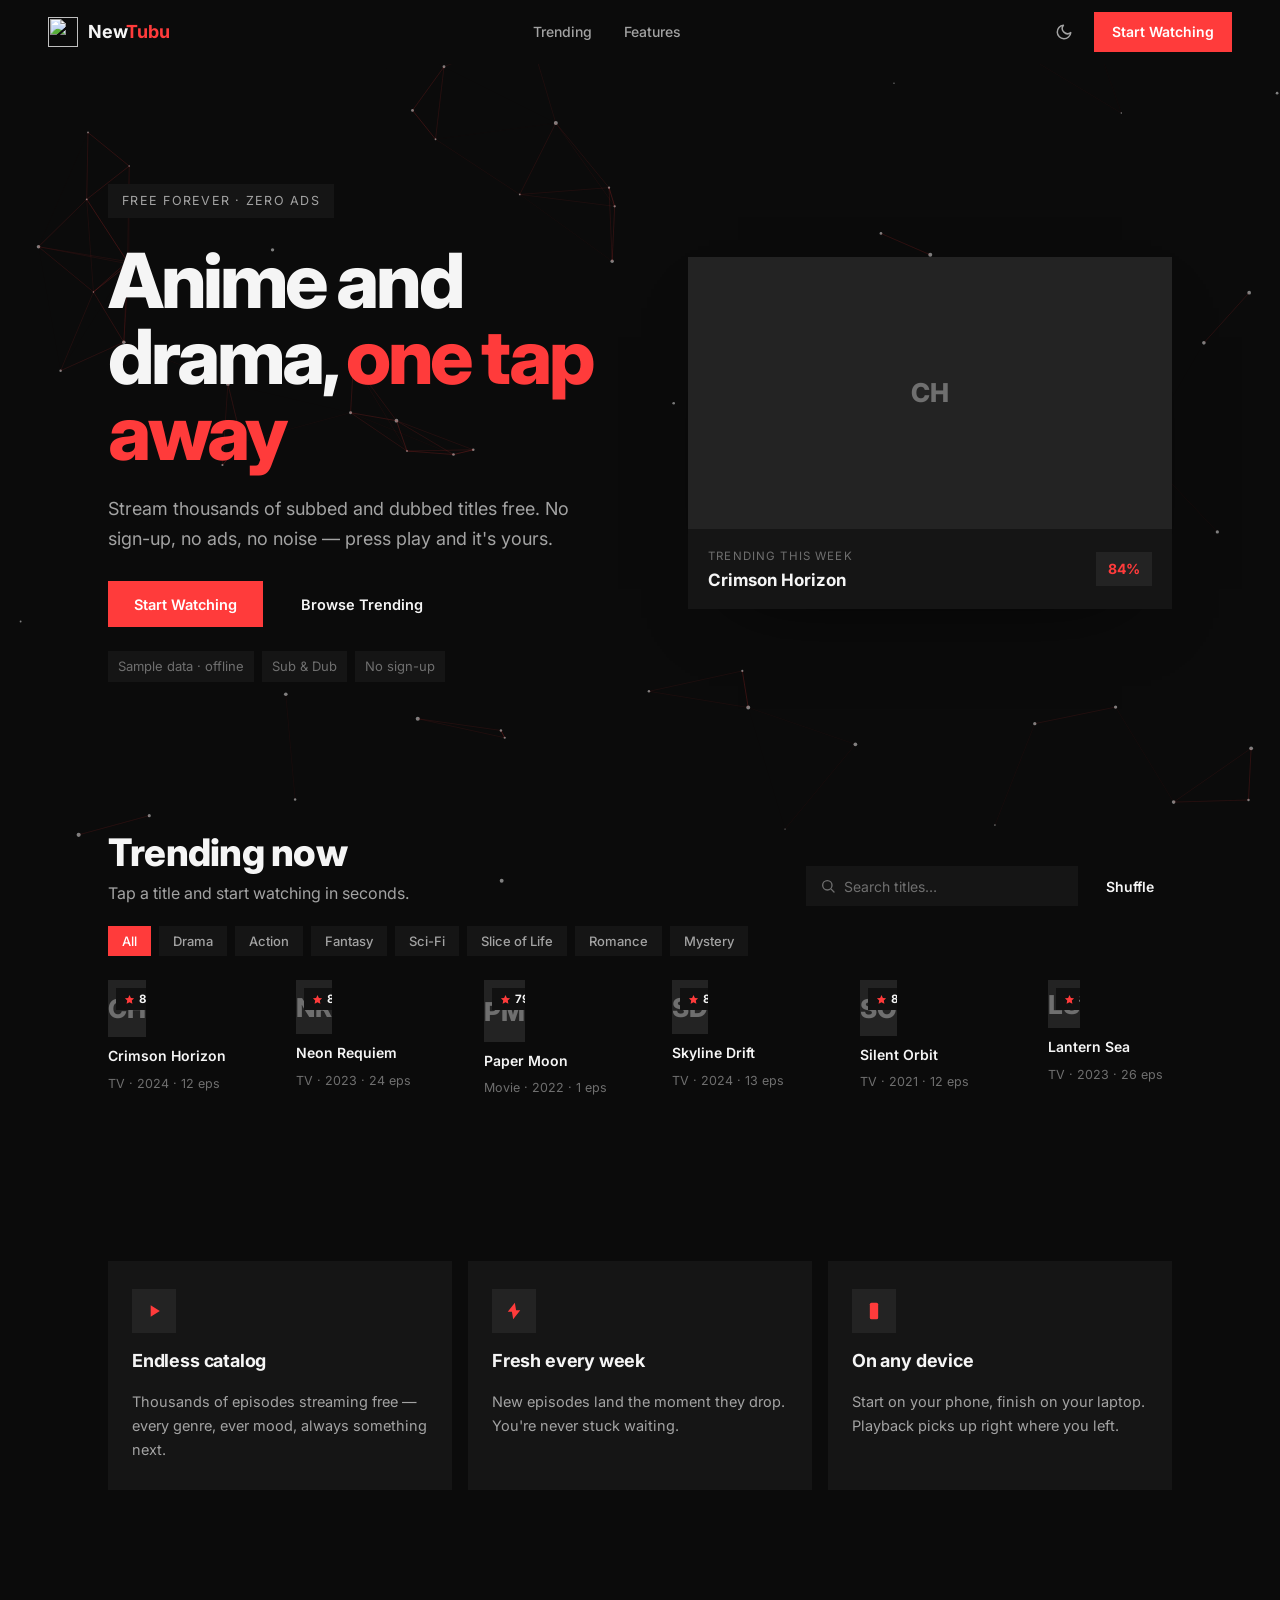
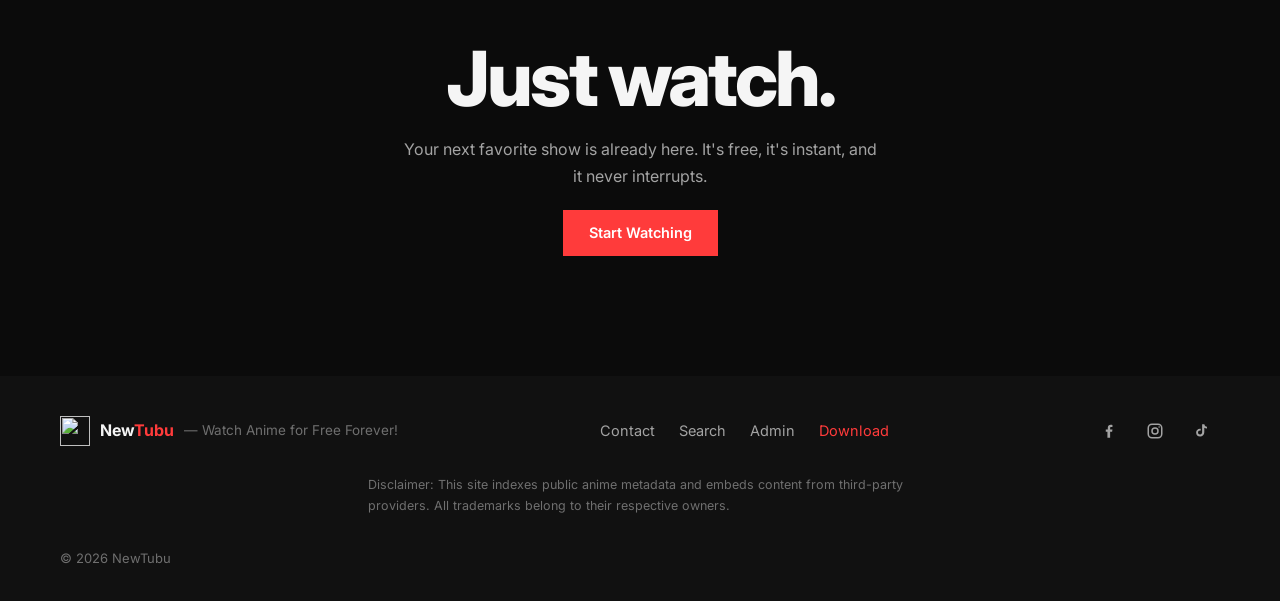
==== index.html @ 41b59da6 "init landing page newtubu" ====
<!DOCTYPE html>
<html lang="en" data-theme="dark">
  <head>
    <meta charset="UTF-8" />
    <meta name="viewport" content="width=device-width, initial-scale=1.0" />
    <meta
      name="description"
      content="Stream anime and drama free — thousands of subbed and dubbed episodes, new releases weekly, no sign-up, no ads. Press play and watch."
    />
    <meta name="theme-color" content="#0b0b0b" />
    <link rel="preconnect" href="https://fonts.googleapis.com" />
    <link rel="preconnect" href="https://fonts.gstatic.com" crossorigin />
    <link rel="preconnect" href="https://graphql.anilist.co" crossorigin />
    <link rel="preconnect" href="https://s4.anilist.co" crossorigin />
    <link
      href="https://fonts.googleapis.com/css2?family=Inter:wght@400;500;600;700;800&display=swap"
      rel="stylesheet"
    />
    <title>NewTubu — Watch Anime &amp; Drama</title>
    <link rel="stylesheet" href="styles.css" />
  </head>
  <body>
    <canvas class="bg-canvas" id="bgCanvas" aria-hidden="true"></canvas>
    <div class="scroll-progress" id="scrollProgress" aria-hidden="true"></div>

    <header class="header" id="header">
      <div class="container nav">
        <a href="#top" class="logo" aria-label="NewTubu home">
          <img
            src="https://assets.ppc-toda.com/phrimevisions/NewTubu.jpg"
            alt=""
            class="logo-img"
            width="30"
            height="30"
            decoding="async"
          />
          <span>New<b>Tubu</b></span>
        </a>

        <nav aria-label="Primary">
          <ul class="nav-links">
            <li><a href="#trending">Trending</a></li>
            <li><a href="#features">Features</a></li>
          </ul>
        </nav>

        <div class="nav-actions">
          <button class="theme-toggle" id="themeToggle" type="button" aria-label="Toggle theme">
            <svg class="icon-sun" viewBox="0 0 24 24" fill="none" stroke="currentColor" stroke-width="2" stroke-linecap="round" aria-hidden="true">
              <circle cx="12" cy="12" r="4" />
              <path d="M12 2v2M12 20v2M4.9 4.9l1.4 1.4M17.7 17.7l1.4 1.4M2 12h2M20 12h2M4.9 19.1l1.4-1.4M17.7 6.3l1.4-1.4" />
            </svg>
            <svg class="icon-moon" viewBox="0 0 24 24" fill="none" stroke="currentColor" stroke-width="2" stroke-linecap="round" stroke-linejoin="round" aria-hidden="true">
              <path d="M21 12.8A9 9 0 1 1 11.2 3a7 7 0 0 0 9.8 9.8z" />
            </svg>
          </button>
          <a href="https://newtubu.vercel.app" class="btn btn-primary btn-sm">Start Watching</a>
        </div>
      </div>
    </header>

    <main id="top">
      <section class="hero">
        <div class="container hero-inner">
          <div class="hero-content">
            <span class="hero-badge reveal">Free forever · Zero ads</span>
            <h1 class="hero-title reveal">
              Anime and drama,
              <span class="accent">one tap away</span>
            </h1>
            <p class="hero-subtitle reveal">
              Stream thousands of subbed and dubbed titles free. No sign-up, no ads, no noise —
              press play and it's yours.
            </p>
            <div class="hero-actions reveal">
              <a href="https://newtubu.vercel.app" class="btn btn-primary">Start Watching</a>
              <a href="#trending" class="btn btn-ghost">Browse Trending</a>
            </div>
            <div class="hero-meta reveal">
              <span id="liveCount">Loading catalog…</span>
              <span>Sub &amp; Dub</span>
              <span>No sign-up</span>
            </div>
          </div>

          <div class="hero-media reveal">
            <div class="feature" id="feature">
              <div class="feature-media" id="featureMedia">
                <div class="skeleton skeleton-feature"></div>
                <button class="feature-play" id="featurePlay" type="button" aria-label="Play trailer" disabled>
                  <svg viewBox="0 0 24 24" fill="currentColor" aria-hidden="true">
                    <path d="M8 5v14l11-7z" />
                  </svg>
                </button>
              </div>
              <div class="feature-info">
                <div class="feature-text">
                  <span class="feature-kicker">Trending this week</span>
                  <h2 class="feature-title" id="featureTitle">Loading trailer…</h2>
                </div>
                <span class="feature-score" id="featureScore" hidden></span>
              </div>
            </div>
          </div>
        </div>
      </section>

      <section id="trending" class="catalog container">
        <header class="catalog-head reveal">
          <div class="catalog-heading">
            <h2 class="section-title">Trending now</h2>
            <p class="section-subtitle">Tap a title and start watching in seconds.</p>
          </div>
          <div class="catalog-tools">
            <label class="search" for="searchInput">
              <svg viewBox="0 0 24 24" fill="none" stroke="currentColor" stroke-width="2" stroke-linecap="round" aria-hidden="true">
                <circle cx="11" cy="11" r="7" />
                <path d="M21 21l-4.3-4.3" />
              </svg>
              <input id="searchInput" type="search" placeholder="Search titles…" autocomplete="off" />
            </label>
            <button class="btn btn-ghost btn-sm" id="refreshBtn" type="button">Shuffle</button>
          </div>
        </header>

        <div class="chips reveal" id="genreChips" role="tablist" aria-label="Filter by genre"></div>

        <div class="shelf-wrap reveal">
          <button class="shelf-nav prev" id="shelfPrev" type="button" aria-label="Scroll left">
            <svg viewBox="0 0 24 24" fill="none" stroke="currentColor" stroke-width="2" stroke-linecap="round" stroke-linejoin="round" aria-hidden="true">
              <path d="M15 18l-6-6 6-6" />
            </svg>
          </button>

          <div class="shelf" id="shelf" aria-live="polite"></div>

          <button class="shelf-nav next" id="shelfNext" type="button" aria-label="Scroll right">
            <svg viewBox="0 0 24 24" fill="none" stroke="currentColor" stroke-width="2" stroke-linecap="round" stroke-linejoin="round" aria-hidden="true">
              <path d="M9 6l6 6-6 6" />
            </svg>
          </button>
        </div>

        <p class="shelf-empty" id="shelfEmpty" hidden>Nothing matches that search. Try another title.</p>
      </section>

      <section id="features" class="container">
        <div class="features-grid">
          <article class="card reveal" data-tilt>
            <div class="card-icon">
              <svg width="20" height="20" viewBox="0 0 24 24" fill="currentColor" aria-hidden="true">
                <path d="M8 5v14l11-7z" />
              </svg>
            </div>
            <h3 class="card-title">Endless catalog</h3>
            <p class="card-text">Thousands of episodes streaming free — every genre, ever mood, always something next.</p>
          </article>

          <article class="card reveal" data-tilt>
            <div class="card-icon">
              <svg width="20" height="20" viewBox="0 0 24 24" fill="currentColor" aria-hidden="true">
                <path d="M13 2 4.5 13h5L11 22l8.5-11h-5z" />
              </svg>
            </div>
            <h3 class="card-title">Fresh every week</h3>
            <p class="card-text">New episodes land the moment they drop. You're never stuck waiting.</p>
          </article>

          <article class="card reveal" data-tilt>
            <div class="card-icon">
              <svg width="20" height="20" viewBox="0 0 24 24" fill="currentColor" aria-hidden="true">
                <rect x="7" y="2" width="10" height="20" rx="2" />
                <path d="M11 18.5h2" />
              </svg>
            </div>
            <h3 class="card-title">On any device</h3>
            <p class="card-text">Start on your phone, finish on your laptop. Playback picks up right where you left.</p>
          </article>
        </div>
      </section>

      <section class="cta container">
        <div class="cta-inner reveal">
          <h2 class="cta-title">Just watch.</h2>
          <p class="cta-subtitle">
            Your next favorite show is already here. It's free, it's instant, and it never
            interrupts.
          </p>
          <a href="https://newtubu.vercel.app" class="btn btn-primary">Start Watching</a>
        </div>
      </section>
    </main>

    <footer class="footer">
      <div class="container footer-inner">
        <a href="https://newtubu.vercel.app/" class="footer-logo">
          <img
            src="https://assets.ppc-toda.com/phrimevisions/NewTubu.jpg"
            alt=""
            class="logo-img"
            width="28"
            height="28"
            decoding="async"
          />
          <span>New<b>Tubu</b></span>
          <span class="footer-tag">— Watch Anime for Free Forever!</span>
        </a>

        <div class="footer-links">
          <a href="mailto:hello@newtubu.local">Contact</a>
          <a href="https://newtubu.vercel.app/search?q=">Search</a>
          <a href="https://newtubu.vercel.app/admin">Admin</a>
          <a href="https://assets.ppc-toda.com/phrimevisions/app-debug.apk" class="footer-download" data-download>Download</a>
        </div>

        <div class="footer-social">
          <a href="https://www.facebook.com/Phrimeuniverse" aria-label="Facebook" title="Facebook">
            <svg viewBox="0 0 24 24" fill="currentColor" aria-hidden="true">
              <path d="M13.5 21v-8h2.7l.4-3h-3.1V8.1c0-.9.25-1.5 1.5-1.5h1.6V3.9c-.3 0-1.2-.1-2.3-.1-2.3 0-3.9 1.4-3.9 4v2.2H7.7v3h2.2v8z" />
            </svg>
          </a>
          <a href="https://www.instagram.com/Phrimeuniverse" aria-label="Instagram" title="Instagram">
            <svg viewBox="0 0 24 24" fill="none" stroke="currentColor" stroke-width="2" aria-hidden="true">
              <rect x="3" y="3" width="18" height="18" rx="5" />
              <circle cx="12" cy="12" r="4" />
              <circle cx="17.5" cy="6.5" r="1" fill="currentColor" stroke="none" />
            </svg>
          </a>
          <a href="https://www.tiktok.com/@Phrimeuniverse" aria-label="TikTok" title="TikTok">
            <svg viewBox="0 0 24 24" fill="currentColor" aria-hidden="true">
              <path d="M16.5 3c.3 1.7 1.4 3 3.5 3.3v2.4c-1.3.1-2.5-.2-3.6-.9v5.9c0 3.2-2.4 5.6-5.5 5.6A5.4 5.4 0 0 1 5.5 14c0-2.8 2.2-5.2 5.2-5.1.3 0 .6 0 .9.1v2.5c-.3-.1-.6-.2-.9-.2-1.5 0-2.7 1.2-2.7 2.7s1.2 2.7 2.7 2.7c1.6 0 2.8-1.2 2.8-2.9V3z" />
            </svg>
          </a>
        </div>
      </div>

      <div class="container footer-disclaimer">
        Disclaimer: This site indexes public anime metadata and embeds content from third-party
        providers. All trademarks belong to their respective owners.
      </div>

      <div class="container footer-bottom">
        © <span id="year"></span> NewTubu
      </div>
    </footer>

    <div class="modal" id="modal" hidden>
      <div class="modal-backdrop" data-close></div>
      <div class="modal-card" role="dialog" aria-modal="true" aria-labelledby="modalTitle">
        <button class="modal-close" id="modalClose" type="button" aria-label="Close">✕</button>
        <div class="modal-media" id="modalMedia"></div>
        <div class="modal-body">
          <h3 class="modal-title" id="modalTitle"></h3>
          <div class="modal-tags" id="modalTags"></div>
          <p class="modal-desc" id="modalDesc"></p>
        </div>
      </div>
    </div>

    <script src="script.js"></script>
  </body>
</html>
---- styles.css ----
:root {
  --bg: #0b0b0b;
  --bg-elevated: #111111;
  --surface: #151515;
  --surface-2: #1b1b1b;
  --surface-3: #232323;
  --border: #272727;
  --border-strong: #3a3a3a;
  --overlay: rgba(0, 0, 0, 0.72);

  --text: #f5f5f5;
  --text-dim: #a3a3a3;
  --text-faint: #6f6f6f;

  --accent: #ff3b3b;
  --accent-hover: #ff5656;
  --accent-ink: #ffffff;

  --gutter: clamp(20px, 5vw, 48px);
  --nav-h: 64px;
  --max-w: 1160px;
  --radius: 0;
  --radius-sm: 0;
  --font: Inter, system-ui, -apple-system, BlinkMacSystemFont, "Segoe UI", Roboto,
    Oxygen, Ubuntu, Cantarell, "Open Sans", "Helvetica Neue", sans-serif;
  --ease: cubic-bezier(0.22, 1, 0.36, 1);
}

[data-theme="light"] {
  --bg: #fafafa;
  --bg-elevated: #ffffff;
  --surface: #ffffff;
  --surface-2: #f2f2f2;
  --surface-3: #e8e8e8;
  --border: #e4e4e4;
  --border-strong: #cfcfcf;
  --overlay: rgba(20, 20, 20, 0.5);

  --text: #141414;
  --text-dim: #565656;
  --text-faint: #8a8a8a;

  --accent: #e11d1d;
  --accent-hover: #c11515;
  --accent-ink: #ffffff;
}

* {
  margin: 0;
  padding: 0;
  box-sizing: border-box;
}

html {
  scroll-behavior: smooth;
  scroll-padding-top: calc(var(--nav-h) + 24px);
}

body {
  background: var(--bg);
  color: var(--text);
  font-family: var(--font);
  line-height: 1.6;
  overflow-x: hidden;
  -webkit-font-smoothing: antialiased;
  -moz-osx-font-smoothing: grayscale;
  transition: background 0.3s var(--ease), color 0.3s var(--ease);
}

a {
  color: inherit;
  text-decoration: none;
}

img {
  display: block;
  max-width: 100%;
}

button {
  border: none;
  background: none;
  cursor: pointer;
  font-family: inherit;
  color: inherit;
}

ul {
  list-style: none;
}

:focus-visible {
  outline: 2px solid var(--accent);
  outline-offset: 2px;
}

.container {
  width: min(var(--max-w), 100%);
  margin: 0 auto;
  padding: 0 var(--gutter);
}

.accent {
  color: var(--accent);
}

.bg-canvas {
  position: fixed;
  inset: 0;
  width: 100%;
  height: 100%;
  z-index: 0;
  pointer-events: none;
}

.header,
main,
.footer {
  position: relative;
  z-index: 1;
}

.scroll-progress {
  position: fixed;
  top: 0;
  left: 0;
  height: 2px;
  width: 0%;
  background: var(--accent);
  z-index: 1200;
  transition: width 0.1s linear;
}

.header {
  position: fixed;
  top: 0;
  left: 0;
  right: 0;
  z-index: 1000;
  height: var(--nav-h);
  display: flex;
  align-items: center;
  background: var(--bg);
  border-bottom: none;
}

.nav {
  display: flex;
  align-items: center;
  justify-content: space-between;
  width: 100%;
  height: 100%;
  gap: 16px;
}

.logo {
  display: flex;
  align-items: center;
  gap: 10px;
  font-size: 18px;
  font-weight: 700;
  letter-spacing: -0.01em;
}

.logo-img {
  width: 30px;
  height: 30px;
  object-fit: contain;
  border-radius: var(--radius-sm);
}

.logo b {
  color: var(--accent);
}

.nav-links {
  display: flex;
  align-items: center;
  gap: 4px;
}

.nav-links a {
  padding: 8px 14px;
  border-radius: var(--radius-sm);
  color: var(--text-dim);
  font-size: 14px;
  font-weight: 500;
  transition: color 0.2s var(--ease), background 0.2s var(--ease);
}

.nav-links a:hover {
  color: var(--text);
  background: var(--surface-2);
}

.nav-actions {
  display: flex;
  align-items: center;
  gap: 10px;
}

.theme-toggle {
  display: inline-flex;
  align-items: center;
  justify-content: center;
  width: 40px;
  height: 40px;
  border: none;
  border-radius: var(--radius-sm);
  color: var(--text-dim);
  transition: color 0.2s var(--ease), border-color 0.2s var(--ease), background 0.2s var(--ease);
}

.theme-toggle:hover {
  color: var(--text);
  background: var(--surface-2);
}

.theme-toggle svg {
  width: 18px;
  height: 18px;
}

.theme-toggle .icon-sun {
  display: none;
}

[data-theme="light"] .theme-toggle .icon-sun {
  display: block;
}

[data-theme="light"] .theme-toggle .icon-moon {
  display: none;
}

.btn {
  display: inline-flex;
  align-items: center;
  justify-content: center;
  gap: 8px;
  height: 46px;
  padding: 0 26px;
  border-radius: var(--radius-sm);
  font-weight: 600;
  font-size: 14.5px;
  transition: transform 0.2s var(--ease), background 0.2s var(--ease),
    border-color 0.2s var(--ease), opacity 0.2s var(--ease);
  white-space: nowrap;
}

.btn-sm {
  height: 40px;
  padding: 0 18px;
  font-size: 14px;
}

.btn:active {
  transform: scale(0.98);
}

.btn-primary {
  background: var(--accent);
  color: var(--accent-ink);
}

.btn-primary:hover {
  background: var(--accent-hover);
  transform: translateY(-2px);
}

.btn-ghost {
  background: transparent;
  color: var(--text);
  border: none;
}

.btn-ghost:hover {
  background: var(--surface-2);
  transform: translateY(-2px);
}

main {
  display: flex;
  flex-direction: column;
  gap: clamp(72px, 12vw, 150px);
  padding-top: calc(var(--nav-h) + clamp(56px, 11vw, 120px));
  padding-bottom: clamp(72px, 10vw, 120px);
}

.hero-inner {
  display: grid;
  grid-template-columns: 1.05fr 1fr;
  align-items: center;
  gap: clamp(32px, 6vw, 72px);
}

.hero-content {
  display: flex;
  flex-direction: column;
  align-items: flex-start;
  gap: clamp(16px, 3vw, 24px);
}

.hero-badge {
  display: inline-flex;
  align-items: center;
  padding: 7px 14px;
  border: none;
  border-radius: 0;
  font-size: 12.5px;
  text-transform: uppercase;
  letter-spacing: 0.1em;
  color: var(--text-dim);
  background: var(--surface);
}

.hero-title {
  font-size: clamp(44px, 6vw, 76px);
  line-height: 1;
  letter-spacing: -0.045em;
  font-weight: 800;
  max-width: 12ch;
}

.hero-subtitle {
  max-width: 46ch;
  color: var(--text-dim);
  font-size: clamp(16px, 2vw, 18px);
  line-height: 1.65;
}

.hero-actions {
  display: flex;
  flex-wrap: wrap;
  gap: 12px;
  margin-top: 4px;
}

.hero-meta {
  display: flex;
  flex-wrap: wrap;
  gap: 8px;
  color: var(--text-faint);
  font-size: 13px;
}

.hero-meta span {
  padding: 5px 10px;
  border: none;
  border-radius: 0;
  background: var(--surface);
}

.feature {
  border: none;
  border-radius: var(--radius);
  background: var(--surface);
  overflow: hidden;
  box-shadow: 0 30px 80px -50px rgba(0, 0, 0, 0.9);
}

.feature-media {
  position: relative;
  aspect-ratio: 16 / 9;
  background: var(--surface-2);
  overflow: hidden;
}

.feature-media img,
.feature-media iframe {
  position: absolute;
  inset: 0;
  width: 100%;
  height: 100%;
  object-fit: cover;
  border: none;
}

.feature-play {
  position: absolute;
  inset: 0;
  width: 100%;
  height: 100%;
  display: flex;
  align-items: center;
  justify-content: center;
}

.feature-play svg {
  width: 30px;
  height: 30px;
  margin-left: 4px;
  padding: 20px;
  box-sizing: content-box;
  border-radius: 0;
  background: var(--accent);
  color: var(--accent-ink);
  transition: transform 0.25s var(--ease), background 0.2s var(--ease);
}

.feature-play:hover svg {
  transform: scale(1.08);
  background: var(--accent-hover);
}

.feature-play:disabled {
  cursor: default;
}

.feature-play:disabled svg {
  opacity: 0;
}

.feature-info {
  display: flex;
  align-items: center;
  justify-content: space-between;
  gap: 14px;
  padding: 18px 20px;
  border-top: none;
}

.feature-kicker {
  display: block;
  font-size: 11.5px;
  text-transform: uppercase;
  letter-spacing: 0.1em;
  color: var(--text-faint);
  margin-bottom: 4px;
}

.feature-title {
  font-size: 17px;
  font-weight: 700;
  line-height: 1.25;
}

.feature-score {
  flex: 0 0 auto;
  padding: 6px 12px;
  border-radius: 0;
  background: var(--surface-3);
  color: var(--accent);
  font-size: 14px;
  font-weight: 700;
}

.section-title {
  font-size: clamp(26px, 4vw, 38px);
  line-height: 1.1;
  letter-spacing: -0.02em;
  font-weight: 800;
}

.section-subtitle {
  color: var(--text-dim);
  font-size: clamp(14px, 2vw, 16px);
  line-height: 1.65;
  margin-top: 6px;
}

.catalog {
  display: flex;
  flex-direction: column;
  gap: 20px;
}

.catalog-head {
  display: flex;
  flex-wrap: wrap;
  align-items: flex-end;
  justify-content: space-between;
  gap: 20px;
}

.catalog-heading {
  max-width: 52ch;
}

.catalog-tools {
  display: flex;
  align-items: center;
  gap: 10px;
}

.search {
  display: flex;
  align-items: center;
  gap: 8px;
  height: 40px;
  padding: 0 14px;
  border: none;
  border-radius: var(--radius-sm);
  background: var(--surface);
  transition: border-color 0.2s var(--ease);
}

.search:focus-within {
}

.search svg {
  width: 16px;
  height: 16px;
  color: var(--text-faint);
  flex: 0 0 auto;
}

.search input {
  width: clamp(140px, 22vw, 220px);
  border: none;
  background: none;
  color: var(--text);
  font-family: inherit;
  font-size: 14px;
  outline: none;
}

.search input::placeholder {
  color: var(--text-faint);
}

.chips {
  display: flex;
  flex-wrap: wrap;
  gap: 8px;
}

.chip {
  padding: 7px 14px;
  border: none;
  border-radius: 0;
  background: var(--surface);
  color: var(--text-dim);
  font-size: 13px;
  font-weight: 500;
  transition: color 0.2s var(--ease), background 0.2s var(--ease), border-color 0.2s var(--ease);
}

.chip:hover {
  color: var(--text);
}

.chip.is-active {
  background: var(--accent);
  color: var(--accent-ink);
}

.shelf-wrap {
  position: relative;
}

.shelf {
  display: flex;
  gap: 16px;
  overflow-x: auto;
  scroll-snap-type: x mandatory;
  scroll-behavior: smooth;
  padding: 4px 2px 16px;
  scrollbar-width: none;
}

.shelf::-webkit-scrollbar {
  display: none;
}

.shelf-nav {
  position: absolute;
  top: 50%;
  transform: translateY(-50%);
  z-index: 3;
  width: 42px;
  height: 42px;
  display: flex;
  align-items: center;
  justify-content: center;
  border: none;
  border-radius: 0;
  background: var(--bg-elevated);
  color: var(--text);
  opacity: 0;
  transition: opacity 0.2s var(--ease), background 0.2s var(--ease), transform 0.2s var(--ease);
}

.shelf-wrap:hover .shelf-nav {
  opacity: 1;
}

.shelf-nav:hover {
  background: var(--surface-3);
}

.shelf-nav.prev {
  left: -10px;
}

.shelf-nav.next {
  right: -10px;
}

.shelf-nav svg {
  width: 20px;
  height: 20px;
}

.anime-card {
  flex: 0 0 auto;
  width: 172px;
  scroll-snap-align: start;
  display: flex;
  flex-direction: column;
  gap: 10px;
  text-align: left;
  background: none;
  border: none;
  padding: 0;
  cursor: pointer;
}

.anime-poster {
  position: relative;
  aspect-ratio: 2 / 3;
  border-radius: var(--radius-sm);
  overflow: hidden;
  background: var(--surface-2);
  border: none;
  transition: transform 0.25s var(--ease), border-color 0.25s var(--ease);
}

.anime-card:hover .anime-poster,
.anime-card:focus-visible .anime-poster {
  transform: translateY(-4px);
}

.anime-poster img {
  width: 100%;
  height: 100%;
  object-fit: cover;
}

.anime-badge {
  position: absolute;
  top: 8px;
  left: 8px;
  display: inline-flex;
  align-items: center;
  gap: 4px;
  padding: 4px 8px;
  border-radius: 0;
  background: var(--bg-elevated);
  font-size: 11.5px;
  font-weight: 700;
  color: var(--text);
}

.anime-badge svg {
  width: 11px;
  height: 11px;
  color: var(--accent);
}

.anime-hover {
  position: absolute;
  inset: 0;
  display: flex;
  align-items: center;
  justify-content: center;
  background: var(--overlay);
  opacity: 0;
  transition: opacity 0.25s var(--ease);
}

.anime-card:hover .anime-hover,
.anime-card:focus-visible .anime-hover {
  opacity: 1;
}

.anime-hover span {
  display: inline-flex;
  align-items: center;
  gap: 6px;
  padding: 8px 14px;
  border-radius: 0;
  background: var(--accent);
  color: var(--accent-ink);
  font-size: 12.5px;
  font-weight: 600;
}

.anime-hover svg {
  width: 14px;
  height: 14px;
}

.anime-name {
  font-size: 14px;
  font-weight: 600;
  line-height: 1.3;
  display: -webkit-box;
  -webkit-line-clamp: 2;
  -webkit-box-orient: vertical;
  overflow: hidden;
}

.anime-sub {
  font-size: 12.5px;
  color: var(--text-faint);
}

.anime-placeholder {
  width: 100%;
  height: 100%;
  display: flex;
  align-items: center;
  justify-content: center;
  background: var(--surface-3);
  color: var(--text-faint);
  font-size: 26px;
  font-weight: 800;
}

.skeleton {
  position: relative;
  overflow: hidden;
  background: var(--surface-2);
  animation: pulse 1.4s ease-in-out infinite;
}

.skeleton-feature {
  width: 100%;
  height: 100%;
}

.skeleton-card {
  flex: 0 0 auto;
  width: 172px;
  height: 258px;
  border-radius: var(--radius-sm);
  animation: pulse 1.4s ease-in-out infinite;
}

@keyframes pulse {
  0%,
  100% {
    opacity: 1;
  }
  50% {
    opacity: 0.45;
  }
}

.shelf-empty {
  padding: 32px 0;
  text-align: center;
  color: var(--text-dim);
}

.features-grid {
  display: grid;
  grid-template-columns: repeat(auto-fit, minmax(min(100%, 240px), 1fr));
  gap: 16px;
}

.card {
  display: flex;
  flex-direction: column;
  gap: 14px;
  padding: 28px 24px;
  background: var(--surface);
  border: none;
  border-radius: var(--radius);
  transition: transform 0.25s var(--ease), border-color 0.25s var(--ease),
    background 0.25s var(--ease);
  transform-style: preserve-3d;
}

.card:hover {
  background: var(--surface-2);
}

.card-icon {
  width: 44px;
  height: 44px;
  display: flex;
  align-items: center;
  justify-content: center;
  border-radius: var(--radius-sm);
  background: var(--surface-3);
  color: var(--accent);
}

.card-title {
  font-size: 18px;
  font-weight: 700;
  letter-spacing: -0.01em;
}

.card-text {
  color: var(--text-dim);
  font-size: 14.5px;
  line-height: 1.65;
}

.cta {
  display: flex;
  justify-content: center;
  text-align: center;
  background: none;
}

.cta-inner {
  display: flex;
  flex-direction: column;
  align-items: center;
  gap: 20px;
  max-width: 60ch;
}

.cta-title {
  font-size: clamp(40px, 7vw, 76px);
  line-height: 1;
  letter-spacing: -0.04em;
  font-weight: 800;
}

.cta-subtitle {
  max-width: 48ch;
  color: var(--text-dim);
  font-size: clamp(14px, 2vw, 16px);
  line-height: 1.7;
}

.footer {
  border-top: none;
  background: var(--bg-elevated);
}

.footer-inner {
  display: flex;
  flex-wrap: wrap;
  align-items: center;
  justify-content: space-between;
  gap: 20px 32px;
  padding: 36px 0 24px;
}

.footer-logo {
  display: flex;
  align-items: center;
  gap: 10px;
  font-size: 16px;
  font-weight: 700;
}

.footer-logo b {
  color: var(--accent);
}

.footer-tag {
  font-size: 13.5px;
  font-weight: 400;
  color: var(--text-faint);
}

.footer-links {
  display: flex;
  flex-wrap: wrap;
  gap: 24px;
}

.footer-links a {
  color: var(--text-dim);
  font-size: 14.5px;
  transition: color 0.2s var(--ease);
}

.footer-links a:hover {
  color: var(--text);
}

.footer-download {
  color: var(--accent) !important;
}

.footer-social {
  display: flex;
  align-items: center;
  gap: 8px;
}

.footer-social a {
  display: inline-flex;
  align-items: center;
  justify-content: center;
  width: 38px;
  height: 38px;
  border: none;
  border-radius: var(--radius-sm);
  color: var(--text-dim);
  transition: color 0.2s var(--ease), border-color 0.2s var(--ease),
    background 0.2s var(--ease);
}

.footer-social a:hover {
  color: var(--text);
  background: var(--surface-2);
}

.footer-social svg {
  width: 18px;
  height: 18px;
}

.footer-disclaimer {
  padding-bottom: 16px;
  color: var(--text-faint);
  font-size: 12.5px;
  line-height: 1.7;
  max-width: 80ch;
}

.footer-bottom {
  padding: 16px 0 32px;
  border-top: none;
  color: var(--text-faint);
  font-size: 13px;
}

.modal {
  position: fixed;
  inset: 0;
  z-index: 2000;
  display: flex;
  align-items: center;
  justify-content: center;
  padding: clamp(16px, 4vw, 40px);
}

.modal[hidden] {
  display: none;
}

.modal-backdrop {
  position: absolute;
  inset: 0;
  background: var(--overlay);
  backdrop-filter: blur(6px);
  -webkit-backdrop-filter: blur(6px);
}

.modal-card {
  position: relative;
  width: min(860px, 100%);
  max-height: 92vh;
  overflow: auto;
  background: var(--surface);
  border: none;
  border-radius: var(--radius);
  animation: modal-in 0.3s var(--ease);
}

@keyframes modal-in {
  from {
    opacity: 0;
    transform: translateY(16px) scale(0.98);
  }
  to {
    opacity: 1;
    transform: translateY(0) scale(1);
  }
}

.modal-close {
  position: absolute;
  top: 12px;
  right: 12px;
  z-index: 4;
  width: 36px;
  height: 36px;
  display: flex;
  align-items: center;
  justify-content: center;
  border-radius: 0;
  background: var(--bg-elevated);
  border: none;
  color: var(--text);
  font-size: 14px;
}

.modal-close:hover {
  background: var(--surface-3);
}

.modal-media {
  position: relative;
  aspect-ratio: 16 / 9;
  background: #000;
}

.modal-media iframe,
.modal-media img {
  position: absolute;
  inset: 0;
  width: 100%;
  height: 100%;
  border: none;
  object-fit: cover;
}

.modal-media .no-trailer {
  position: absolute;
  inset: 0;
  display: flex;
  align-items: center;
  justify-content: center;
  color: var(--text-dim);
  font-size: 14px;
  background: var(--surface-2);
}

.modal-body {
  padding: 22px clamp(20px, 4vw, 28px) 26px;
  display: flex;
  flex-direction: column;
  gap: 12px;
}

.modal-title {
  font-size: clamp(20px, 3vw, 26px);
  font-weight: 800;
  letter-spacing: -0.02em;
  line-height: 1.2;
}

.modal-tags {
  display: flex;
  flex-wrap: wrap;
  gap: 8px;
}

.modal-tags span {
  padding: 5px 11px;
  border-radius: 0;
  background: var(--surface-2);
  color: var(--text-dim);
  font-size: 12.5px;
}

.modal-desc {
  color: var(--text-dim);
  font-size: 14.5px;
  line-height: 1.7;
}

.modal-desc p + p {
  margin-top: 8px;
}

.modal-desc a {
  color: var(--accent);
}

body.modal-open {
  overflow: hidden;
}

.reveal {
  opacity: 0;
  transform: translateY(20px);
  transition: opacity 0.7s var(--ease), transform 0.7s var(--ease);
}

.reveal.active {
  opacity: 1;
  transform: translateY(0);
}

@media (max-width: 900px) {
  .hero-inner {
    grid-template-columns: 1fr;
  }

  .hero-content {
    align-items: center;
    text-align: center;
  }

  .hero-actions,
  .hero-meta {
    justify-content: center;
  }

  .hero-title {
    max-width: none;
  }

  .nav-links {
    display: none;
  }

  .catalog-head {
    align-items: flex-start;
  }
}

@media (max-width: 640px) {
  .nav .btn-sm {
    display: none;
  }

  .catalog-tools {
    width: 100%;
  }

  .search {
    flex: 1;
  }

  .search input {
    width: 100%;
  }

  .shelf-nav {
    display: none;
  }

  .footer-inner {
    flex-direction: column;
    align-items: flex-start;
  }
}

@media (prefers-reduced-motion: reduce) {
  html {
    scroll-behavior: auto;
  }

  .reveal {
    transition: none;
    opacity: 1;
    transform: none;
  }

  .skeleton,
  .skeleton-card {
    animation: none;
  }

  .modal-card {
    animation: none;
  }
}
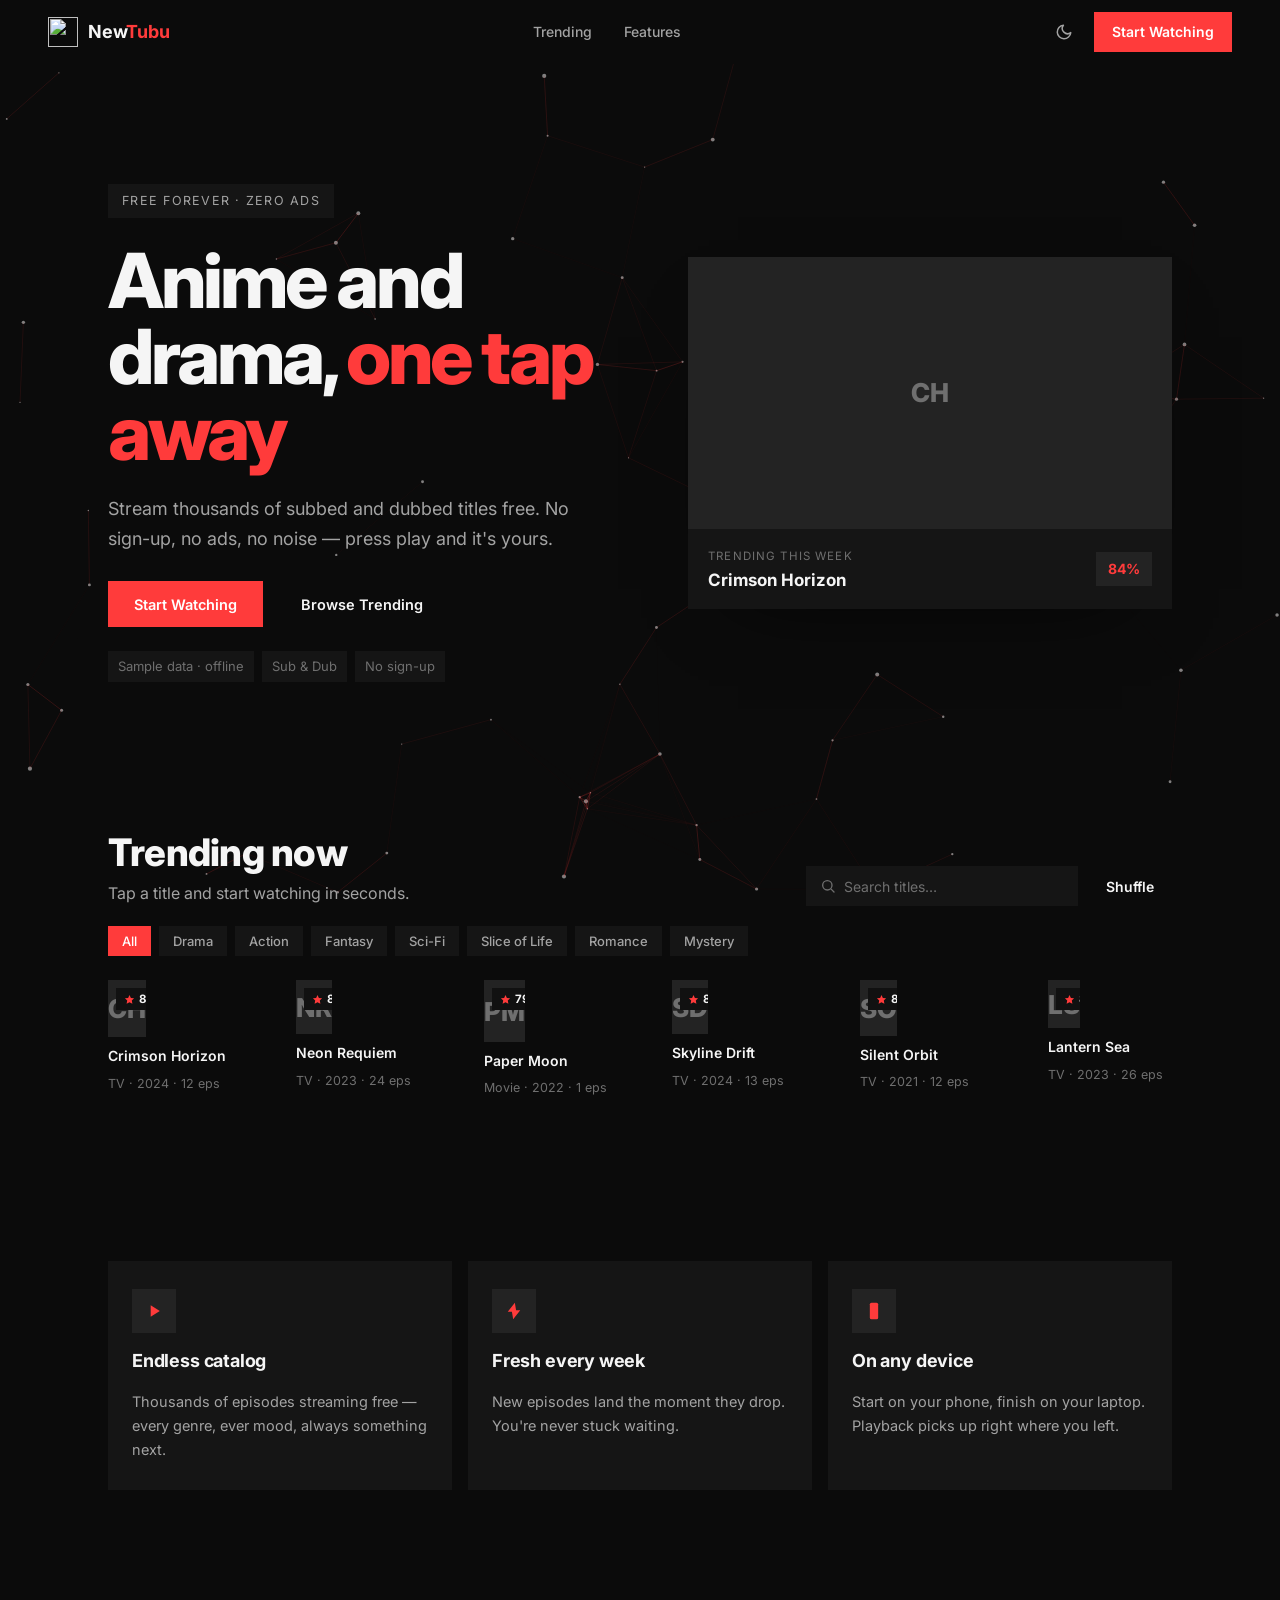
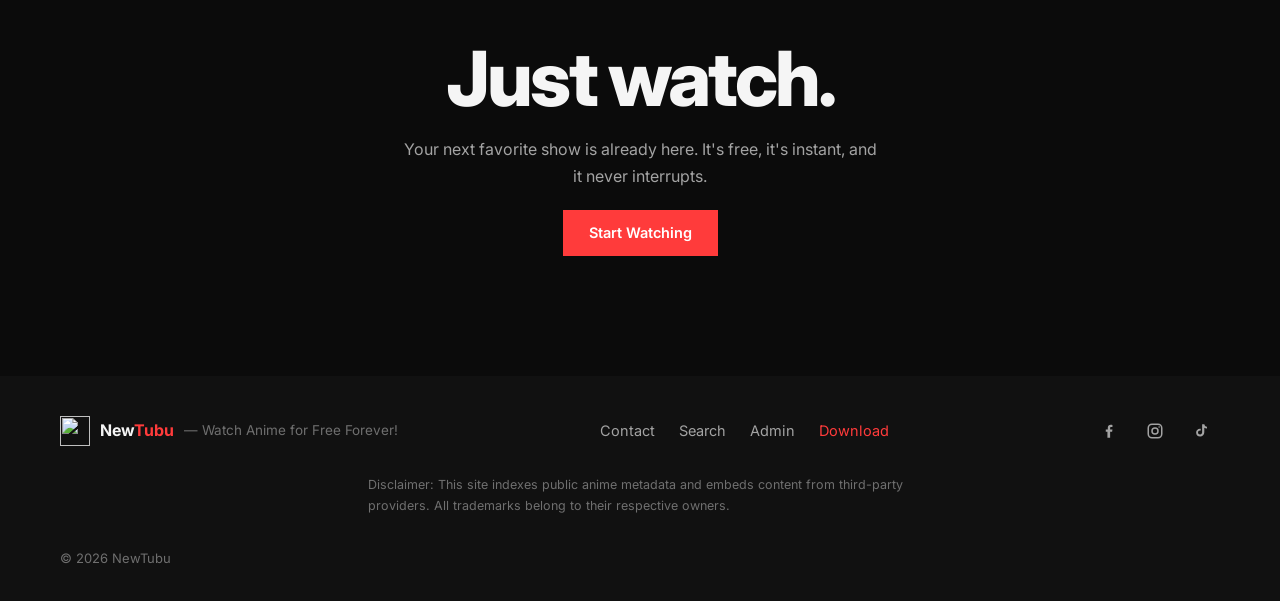
==== commit d848aaf2: "Add app icons, PWA manifest, and particle background module" ====
--- a/index.html
+++ b/index.html
@@ -8,6 +8,14 @@
       content="Stream anime and drama free — thousands of subbed and dubbed episodes, new releases weekly, no sign-up, no ads. Press play and watch."
     />
     <meta name="theme-color" content="#0b0b0b" />
+    <link rel="icon" type="image/x-icon" href="favicon.ico" />
+    <link rel="icon" type="image/png" sizes="32x32" href="favicon.png" />
+    <link rel="apple-touch-icon" sizes="180x180" href="apple-touch-icon.png" />
+    <link rel="manifest" href="manifest.webmanifest" />
+    <meta name="mobile-web-app-capable" content="yes" />
+    <meta name="apple-mobile-web-app-capable" content="yes" />
+    <meta name="apple-mobile-web-app-title" content="NewTubu" />
+    <meta name="apple-mobile-web-app-status-bar-style" content="black-translucent" />
     <link rel="preconnect" href="https://fonts.googleapis.com" />
     <link rel="preconnect" href="https://fonts.gstatic.com" crossorigin />
     <link rel="preconnect" href="https://graphql.anilist.co" crossorigin />
@@ -18,6 +26,9 @@
     />
     <title>NewTubu — Watch Anime &amp; Drama</title>
     <link rel="stylesheet" href="styles.css" />
+
+<meta name="google-site-verification" content="b4n978YINu3TzxsYTd2EWm_uhUQmbmFLOUdUog_lfNc" />
+
   </head>
   <body>
     <canvas class="bg-canvas" id="bgCanvas" aria-hidden="true"></canvas>
